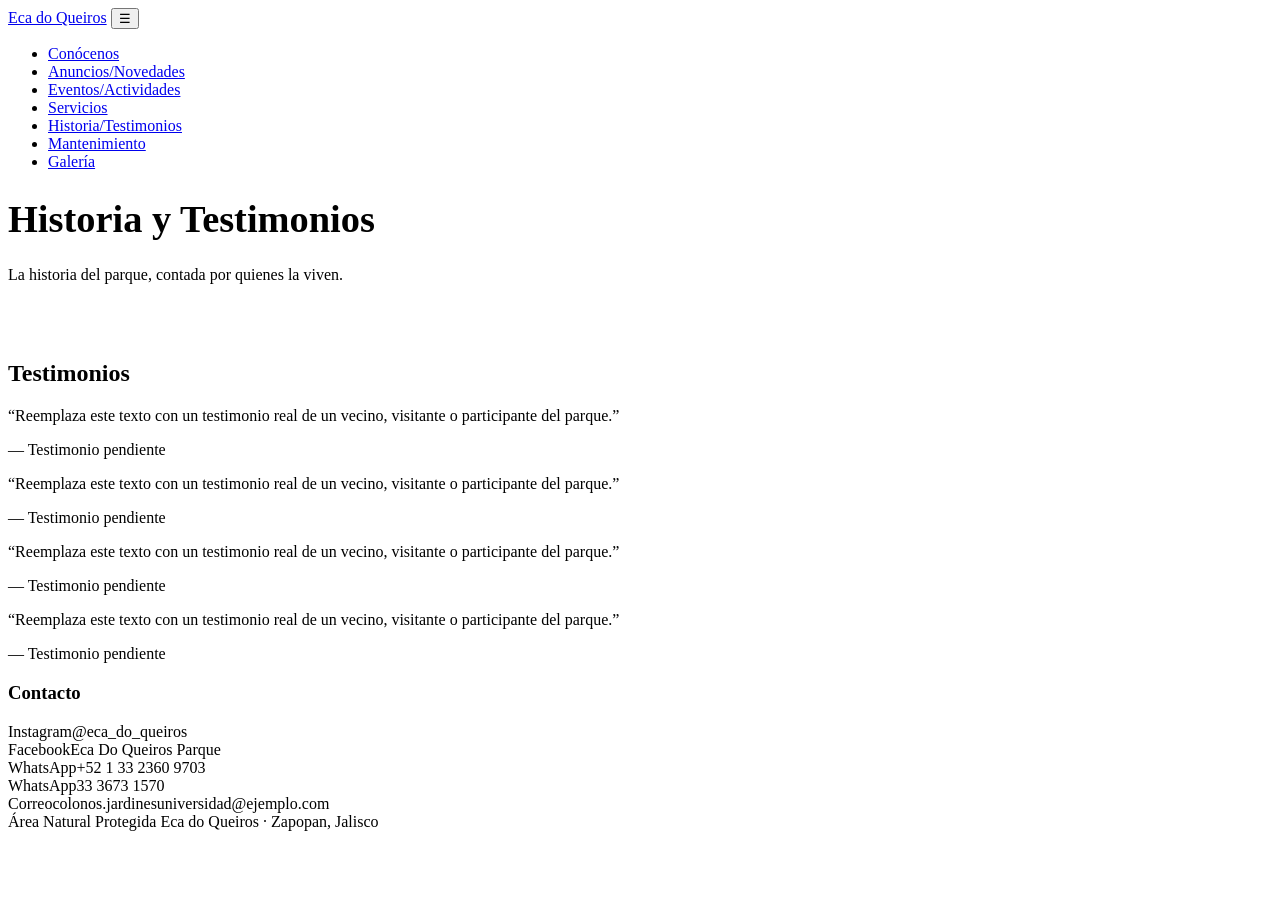
==== index.html @ 81921f19 "Add files via upload" ====
<!DOCTYPE html>
<html lang="es">
<head>
<meta charset="UTF-8">
<meta name="viewport" content="width=device-width, initial-scale=1.0">
<title>Historia y Testimonios · Eca do Queiros</title>
<link rel="preconnect" href="https://fonts.googleapis.com">
<link href="https://fonts.googleapis.com/css2?family=Fraunces:wght@500;600;700&family=Inter:wght@400;500;600;700&display=swap" rel="stylesheet">
<link rel="stylesheet" href="css/style.css">
</head>
<body>

<nav class="navbar">
  <div class="nav-inner">
    <a class="nav-brand" href="index.html">Eca do Queiros</a>
    <button class="nav-toggle" aria-label="Abrir menú">☰</button>
    <ul class="nav-links">
      <li><a href="index.html">Conócenos</a></li>
      <li><a href="anuncios.html">Anuncios/Novedades</a></li>
      <li><a href="actividades.html">Eventos/Actividades</a></li>
      <li><a href="servicios.html">Servicios</a></li>
      <li><a href="historia.html" class="active">Historia/Testimonios</a></li>
      <li><a href="mantenimiento.html">Mantenimiento</a></li>
      <li><a href="galeria.html">Galería</a></li>
    </ul>
  </div>
</nav>

<header class="hero" style="padding-bottom:40px;">
  <div class="container">
    <h1 style="font-size:2.4rem;">Historia y Testimonios</h1>
    <p class="lead">La historia del parque, contada por quienes la viven.</p>
  </div>
</header>

<section class="section">
  <div class="container">
    <div class="section-head">
      <h2>Testimonios</h2>
    </div>
    <div class="grid">
      <div class="testimonial">
        <p>“Reemplaza este texto con un testimonio real de un vecino, visitante o participante del parque.”</p>
        <div class="name">— Testimonio pendiente</div>
      </div>
      <div class="testimonial">
        <p>“Reemplaza este texto con un testimonio real de un vecino, visitante o participante del parque.”</p>
        <div class="name">— Testimonio pendiente</div>
      </div>
      <div class="testimonial">
        <p>“Reemplaza este texto con un testimonio real de un vecino, visitante o participante del parque.”</p>
        <div class="name">— Testimonio pendiente</div>
      </div>
      <div class="testimonial">
        <p>“Reemplaza este texto con un testimonio real de un vecino, visitante o participante del parque.”</p>
        <div class="name">— Testimonio pendiente</div>
      </div>
    </div>
  </div>
</section>

<footer>
  <div class="container">
    <h3>Contacto</h3>
    <div class="footer-grid">
      <div class="footer-item"><span class="label">Instagram</span>@eca_do_queiros</div>
      <div class="footer-item"><span class="label">Facebook</span>Eca Do Queiros Parque</div>
      <div class="footer-item"><span class="label">WhatsApp</span>+52 1 33 2360 9703</div>
      <div class="footer-item"><span class="label">WhatsApp</span>33 3673 1570</div>
      <div class="footer-item"><span class="label">Correo</span>colonos.jardinesuniversidad@ejemplo.com</div>
    </div>
    <div class="footer-bottom">Área Natural Protegida Eca do Queiros · Zapopan, Jalisco</div>
  </div>
</footer>

<script src="js/main.js"></script>
</body>
</html>
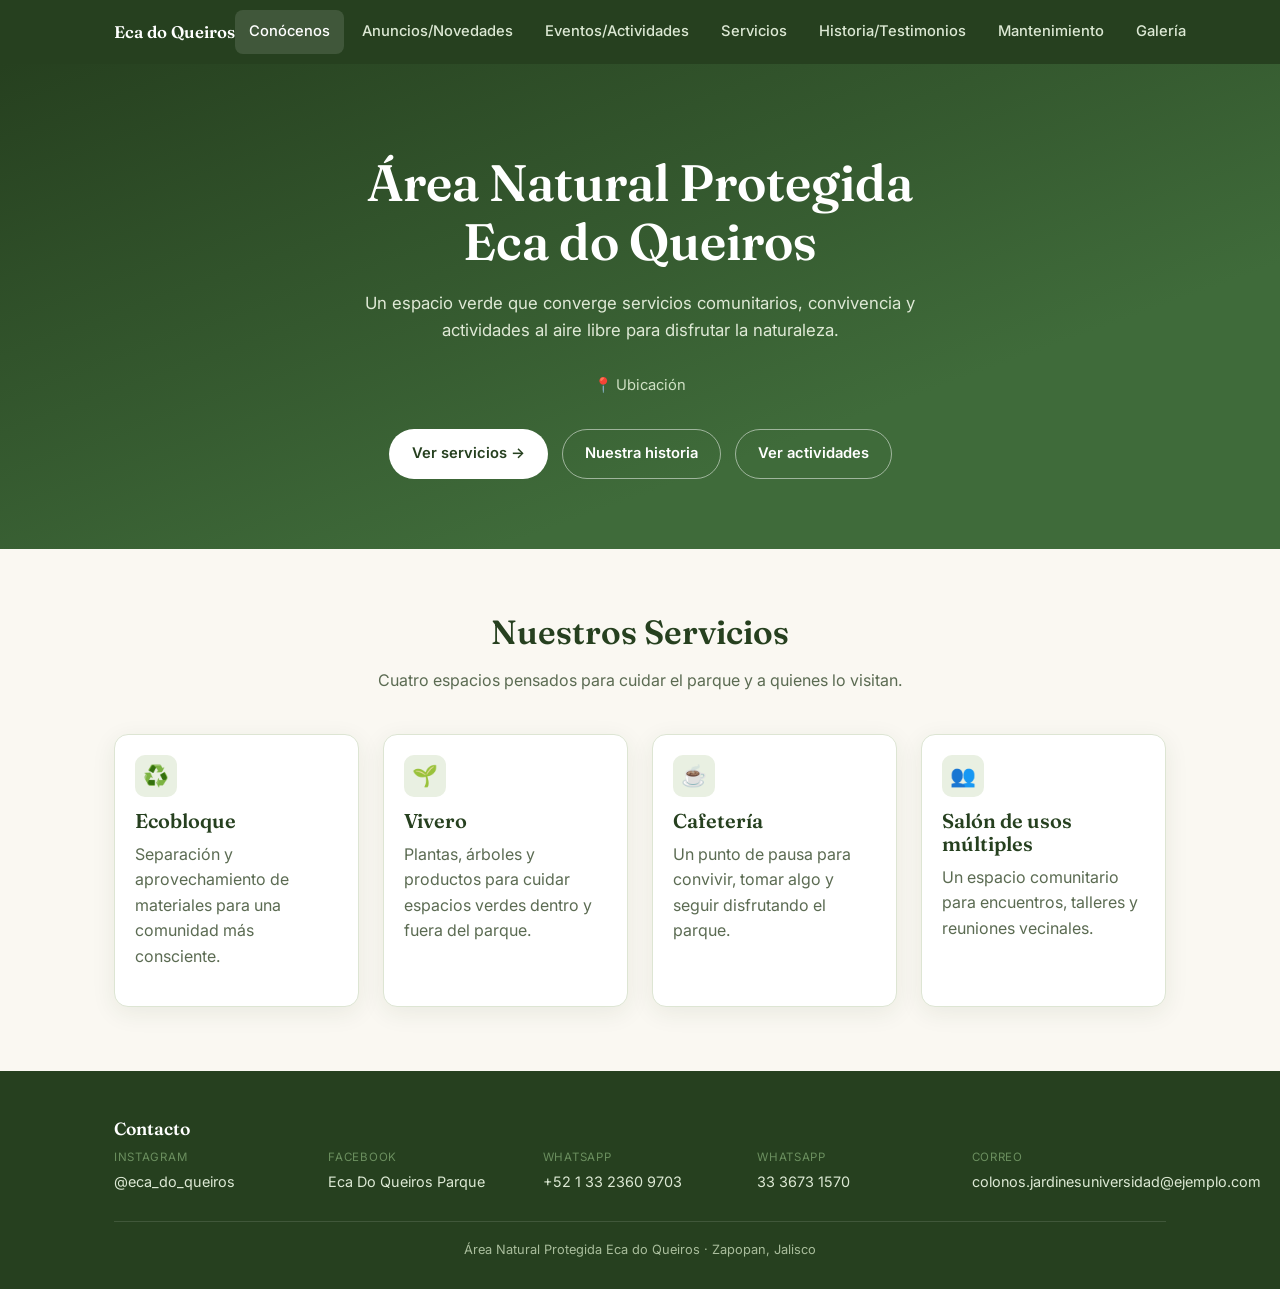
==== commit 2db8c95f: "Create index.html" ====
--- a/index.html
+++ b/index.html
@@ -3,7 +3,8 @@
 <head>
 <meta charset="UTF-8">
 <meta name="viewport" content="width=device-width, initial-scale=1.0">
-<title>Historia y Testimonios · Eca do Queiros</title>
+<title>Área Natural Protegida Eca do Queiros</title>
+<meta name="description" content="Área Natural Protegida Eca do Queiros — un espacio verde con servicios comunitarios en Zapopan.">
 <link rel="preconnect" href="https://fonts.googleapis.com">
 <link href="https://fonts.googleapis.com/css2?family=Fraunces:wght@500;600;700&family=Inter:wght@400;500;600;700&display=swap" rel="stylesheet">
 <link rel="stylesheet" href="css/style.css">
@@ -15,45 +16,64 @@
     <a class="nav-brand" href="index.html">Eca do Queiros</a>
     <button class="nav-toggle" aria-label="Abrir menú">☰</button>
     <ul class="nav-links">
-      <li><a href="index.html">Conócenos</a></li>
+      <li><a href="index.html" class="active">Conócenos</a></li>
       <li><a href="anuncios.html">Anuncios/Novedades</a></li>
       <li><a href="actividades.html">Eventos/Actividades</a></li>
       <li><a href="servicios.html">Servicios</a></li>
-      <li><a href="historia.html" class="active">Historia/Testimonios</a></li>
+      <li><a href="historia.html">Historia/Testimonios</a></li>
       <li><a href="mantenimiento.html">Mantenimiento</a></li>
       <li><a href="galeria.html">Galería</a></li>
     </ul>
   </div>
 </nav>
 
-<header class="hero" style="padding-bottom:40px;">
+<header class="hero">
   <div class="container">
-    <h1 style="font-size:2.4rem;">Historia y Testimonios</h1>
-    <p class="lead">La historia del parque, contada por quienes la viven.</p>
+    <h1>Área Natural Protegida<br>Eca do Queiros</h1>
+    <p class="lead">Un espacio verde que converge servicios comunitarios, convivencia y actividades al aire libre para disfrutar la naturaleza.</p>
+    <a class="hero-location" href="https://maps.app.goo.gl/nnGeqrLx9f8CwiS48" target="_blank" rel="noopener">📍 Ubicación</a>
+    <div class="hero-actions">
+      <a class="btn btn-primary" href="servicios.html">Ver servicios →</a>
+      <a class="btn btn-outline" href="historia.html">Nuestra historia</a>
+      <a class="btn btn-outline" href="actividades.html">Ver actividades</a>
+    </div>
   </div>
 </header>
 
 <section class="section">
   <div class="container">
     <div class="section-head">
-      <h2>Testimonios</h2>
+      <h2>Nuestros Servicios</h2>
+      <p>Cuatro espacios pensados para cuidar el parque y a quienes lo visitan.</p>
     </div>
     <div class="grid">
-      <div class="testimonial">
-        <p>“Reemplaza este texto con un testimonio real de un vecino, visitante o participante del parque.”</p>
-        <div class="name">— Testimonio pendiente</div>
+      <div class="card">
+        <div class="card-body">
+          <div class="card-icon">♻️</div>
+          <h3>Ecobloque</h3>
+          <p>Separación y aprovechamiento de materiales para una comunidad más consciente.</p>
+        </div>
       </div>
-      <div class="testimonial">
-        <p>“Reemplaza este texto con un testimonio real de un vecino, visitante o participante del parque.”</p>
-        <div class="name">— Testimonio pendiente</div>
+      <div class="card">
+        <div class="card-body">
+          <div class="card-icon">🌱</div>
+          <h3>Vivero</h3>
+          <p>Plantas, árboles y productos para cuidar espacios verdes dentro y fuera del parque.</p>
+        </div>
       </div>
-      <div class="testimonial">
-        <p>“Reemplaza este texto con un testimonio real de un vecino, visitante o participante del parque.”</p>
-        <div class="name">— Testimonio pendiente</div>
+      <div class="card">
+        <div class="card-body">
+          <div class="card-icon">☕</div>
+          <h3>Cafetería</h3>
+          <p>Un punto de pausa para convivir, tomar algo y seguir disfrutando el parque.</p>
+        </div>
       </div>
-      <div class="testimonial">
-        <p>“Reemplaza este texto con un testimonio real de un vecino, visitante o participante del parque.”</p>
-        <div class="name">— Testimonio pendiente</div>
+      <div class="card">
+        <div class="card-body">
+          <div class="card-icon">👥</div>
+          <h3>Salón de usos múltiples</h3>
+          <p>Un espacio comunitario para encuentros, talleres y reuniones vecinales.</p>
+        </div>
       </div>
     </div>
   </div>
--- a/css/style.css
+++ b/css/style.css
@@ -0,0 +1,318 @@
+/* ==========================================================
+   Área Natural Protegida Eca do Queiros — hoja de estilos
+   Paleta: verdes del parque + crema cálido
+   ========================================================== */
+
+:root {
+  --green-dark: #26401f;
+  --green-mid: #3f6b3a;
+  --green-soft: #6b8f5f;
+  --green-pale: #e9f0e2;
+  --cream: #faf8f2;
+  --text: #223019;
+  --text-soft: #5b6b52;
+  --border: #dde5d3;
+  --white: #ffffff;
+  --shadow: 0 6px 24px rgba(38, 64, 31, 0.08);
+  --radius: 14px;
+}
+
+* { box-sizing: border-box; }
+
+html { scroll-behavior: smooth; }
+
+body {
+  margin: 0;
+  font-family: 'Inter', -apple-system, BlinkMacSystemFont, 'Segoe UI', sans-serif;
+  color: var(--text);
+  background: var(--cream);
+  line-height: 1.6;
+}
+
+h1, h2, h3 {
+  font-family: 'Fraunces', Georgia, serif;
+  color: var(--green-dark);
+  line-height: 1.15;
+  margin: 0 0 0.5em;
+}
+
+h1 { font-size: clamp(2rem, 5vw, 3.2rem); font-weight: 600; }
+h2 { font-size: clamp(1.5rem, 3vw, 2.1rem); font-weight: 600; }
+h3 { font-size: 1.25rem; font-weight: 600; }
+
+p { margin: 0 0 1em; color: var(--text-soft); }
+
+a { color: inherit; }
+
+.container {
+  max-width: 1100px;
+  margin: 0 auto;
+  padding: 0 24px;
+}
+
+/* ---------- Navbar ---------- */
+.navbar {
+  background: var(--green-dark);
+  position: sticky;
+  top: 0;
+  z-index: 50;
+}
+.nav-inner {
+  max-width: 1100px;
+  margin: 0 auto;
+  padding: 0 24px;
+  display: flex;
+  align-items: center;
+  justify-content: space-between;
+  height: 64px;
+}
+.nav-brand {
+  color: var(--white);
+  font-family: 'Fraunces', serif;
+  font-weight: 600;
+  font-size: 1.05rem;
+  text-decoration: none;
+  white-space: nowrap;
+}
+.nav-links {
+  display: flex;
+  gap: 4px;
+  list-style: none;
+  margin: 0; padding: 0;
+}
+.nav-links a {
+  display: block;
+  color: #dce8d4;
+  text-decoration: none;
+  font-size: 0.92rem;
+  font-weight: 500;
+  padding: 10px 14px;
+  border-radius: 8px;
+  transition: background 0.15s, color 0.15s;
+}
+.nav-links a:hover,
+.nav-links a.active {
+  background: rgba(255,255,255,0.12);
+  color: var(--white);
+}
+.nav-toggle {
+  display: none;
+  background: none;
+  border: none;
+  color: var(--white);
+  font-size: 1.5rem;
+  cursor: pointer;
+}
+
+@media (max-width: 860px) {
+  .nav-toggle { display: block; }
+  .nav-links {
+    position: absolute;
+    top: 64px; left: 0; right: 0;
+    background: var(--green-dark);
+    flex-direction: column;
+    padding: 8px 16px 16px;
+    display: none;
+  }
+  .nav-links.open { display: flex; }
+}
+
+/* ---------- Hero ---------- */
+.hero {
+  background: linear-gradient(160deg, var(--green-dark), var(--green-mid) 70%);
+  color: var(--white);
+  text-align: center;
+  padding: 90px 24px 70px;
+}
+.hero h1 { color: var(--white); margin-bottom: 18px; }
+.hero p.lead {
+  color: #dfe9d6;
+  max-width: 620px;
+  margin: 0 auto 28px;
+  font-size: 1.05rem;
+}
+.hero-location {
+  display: inline-flex;
+  align-items: center;
+  gap: 6px;
+  color: #cfe0c4;
+  text-decoration: none;
+  font-size: 0.92rem;
+  margin-bottom: 32px;
+}
+.hero-actions {
+  display: flex;
+  gap: 14px;
+  justify-content: center;
+  flex-wrap: wrap;
+}
+
+/* ---------- Buttons ---------- */
+.btn {
+  display: inline-flex;
+  align-items: center;
+  gap: 8px;
+  padding: 12px 22px;
+  border-radius: 999px;
+  font-weight: 600;
+  font-size: 0.92rem;
+  text-decoration: none;
+  border: 1.5px solid transparent;
+  cursor: pointer;
+  transition: transform 0.15s, background 0.15s;
+}
+.btn:hover { transform: translateY(-1px); }
+.btn-primary { background: var(--white); color: var(--green-dark); }
+.btn-outline { background: transparent; color: var(--white); border-color: rgba(255,255,255,0.5); }
+
+/* ---------- Sections ---------- */
+.section { padding: 64px 24px; }
+.section-alt { background: var(--green-pale); }
+.section-head { text-align: center; max-width: 640px; margin: 0 auto 40px; }
+
+/* ---------- Cards / grid ---------- */
+.grid {
+  display: grid;
+  gap: 24px;
+  grid-template-columns: repeat(auto-fit, minmax(230px, 1fr));
+}
+.card {
+  background: var(--white);
+  border: 1px solid var(--border);
+  border-radius: var(--radius);
+  overflow: hidden;
+  box-shadow: var(--shadow);
+  display: flex;
+  flex-direction: column;
+}
+.card-body { padding: 20px; }
+.card-icon {
+  width: 42px; height: 42px;
+  display: flex; align-items: center; justify-content: center;
+  background: var(--green-pale);
+  border-radius: 10px;
+  font-size: 1.3rem;
+  margin-bottom: 12px;
+}
+.card ul { margin: 10px 0 0; padding-left: 18px; color: var(--text-soft); font-size: 0.94rem; }
+.card .meta { font-size: 0.85rem; color: var(--green-mid); font-weight: 600; margin-top: 10px; }
+
+/* ---------- Photo placeholder ---------- */
+.photo-placeholder {
+  aspect-ratio: 4 / 3;
+  width: 100%;
+  background: repeating-linear-gradient(135deg, #eef2e8, #eef2e8 10px, #e4ead9 10px, #e4ead9 20px);
+  border: 2px dashed var(--green-soft);
+  display: flex;
+  align-items: center;
+  justify-content: center;
+  text-align: center;
+  color: var(--green-mid);
+  font-size: 0.85rem;
+  font-weight: 600;
+  padding: 12px;
+}
+
+/* ---------- Info box ---------- */
+.info-box {
+  background: var(--white);
+  border: 1px solid var(--border);
+  border-radius: var(--radius);
+  padding: 20px 24px;
+  margin: 18px 0;
+}
+.info-box.pending {
+  border-style: dashed;
+  border-color: var(--green-soft);
+  background: var(--green-pale);
+}
+.pending-tag {
+  display: inline-block;
+  background: #f4c94a;
+  color: #4a3a00;
+  font-size: 0.72rem;
+  font-weight: 700;
+  text-transform: uppercase;
+  letter-spacing: 0.04em;
+  padding: 3px 9px;
+  border-radius: 999px;
+  margin-bottom: 8px;
+}
+
+/* ---------- Table ---------- */
+table.simple {
+  width: 100%;
+  border-collapse: collapse;
+  background: var(--white);
+  border-radius: var(--radius);
+  overflow: hidden;
+  box-shadow: var(--shadow);
+}
+table.simple th, table.simple td {
+  padding: 12px 16px;
+  text-align: left;
+  border-bottom: 1px solid var(--border);
+  font-size: 0.94rem;
+}
+table.simple th {
+  background: var(--green-dark);
+  color: var(--white);
+  font-weight: 600;
+}
+
+/* ---------- Testimonials ---------- */
+.testimonial {
+  background: var(--white);
+  border-radius: var(--radius);
+  padding: 24px;
+  box-shadow: var(--shadow);
+  border-left: 4px solid var(--green-mid);
+}
+.testimonial .name { font-weight: 600; color: var(--green-dark); margin-top: 10px; }
+
+/* ---------- Gallery ---------- */
+.gallery-grid {
+  display: grid;
+  grid-template-columns: repeat(auto-fit, minmax(180px, 1fr));
+  gap: 14px;
+}
+
+/* ---------- Footer ---------- */
+footer {
+  background: var(--green-dark);
+  color: #dce8d4;
+  padding: 48px 24px 28px;
+}
+footer h3 { color: var(--white); font-size: 1.1rem; }
+.footer-grid {
+  display: grid;
+  grid-template-columns: repeat(auto-fit, minmax(160px, 1fr));
+  gap: 20px;
+  margin-bottom: 28px;
+}
+.footer-item { font-size: 0.9rem; }
+.footer-item .label {
+  display: block;
+  text-transform: uppercase;
+  font-size: 0.72rem;
+  letter-spacing: 0.06em;
+  color: var(--green-soft);
+  margin-bottom: 4px;
+}
+.footer-bottom {
+  border-top: 1px solid rgba(255,255,255,0.12);
+  padding-top: 18px;
+  font-size: 0.8rem;
+  color: #a9bd9c;
+  text-align: center;
+}
+
+/* ---------- Embed wrappers ---------- */
+.embed-wrap {
+  border-radius: var(--radius);
+  overflow: hidden;
+  box-shadow: var(--shadow);
+  border: 1px solid var(--border);
+  background: var(--white);
+}
+.embed-wrap iframe { display: block; width: 100%; border: none; }
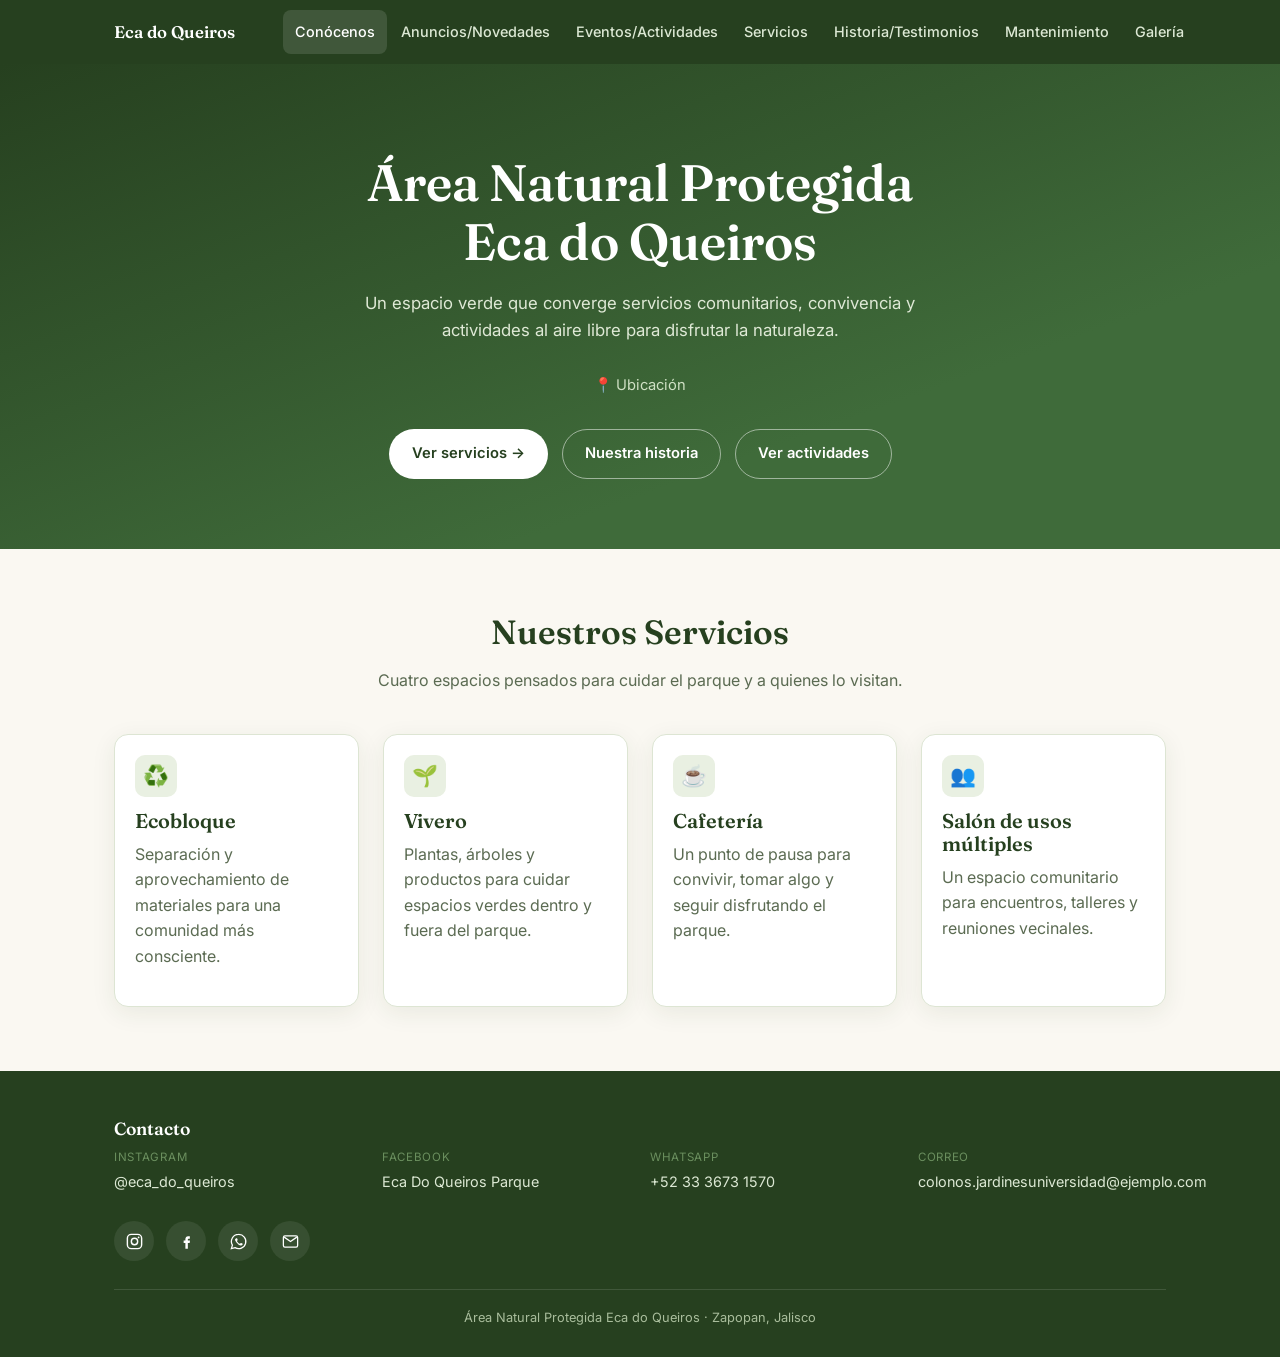
==== commit e10f54e5: "Update index.html" ====
--- a/index.html
+++ b/index.html
@@ -85,9 +85,22 @@
     <div class="footer-grid">
       <div class="footer-item"><span class="label">Instagram</span>@eca_do_queiros</div>
       <div class="footer-item"><span class="label">Facebook</span>Eca Do Queiros Parque</div>
-      <div class="footer-item"><span class="label">WhatsApp</span>+52 1 33 2360 9703</div>
-      <div class="footer-item"><span class="label">WhatsApp</span>33 3673 1570</div>
+      <div class="footer-item"><span class="label">WhatsApp</span>+52 33 3673 1570</div>
       <div class="footer-item"><span class="label">Correo</span>colonos.jardinesuniversidad@ejemplo.com</div>
+    </div>
+    <div class="social-icons">
+      <a href="https://instagram.com/eca_do_queiros" target="_blank" rel="noopener" aria-label="Instagram">
+        <svg viewBox="0 0 24 24"><rect x="3" y="3" width="18" height="18" rx="5" fill="none" stroke="currentColor" stroke-width="1.8"/><circle cx="12" cy="12" r="4" fill="none" stroke="currentColor" stroke-width="1.8"/><circle cx="17.2" cy="6.8" r="1.1" fill="currentColor"/></svg>
+      </a>
+      <a href="https://facebook.com/EcaDoQueirosParque" target="_blank" rel="noopener" aria-label="Facebook">
+        <svg viewBox="0 0 24 24"><path d="M14 8.5h2.2V5.3h-2.2c-2 0-3.4 1.4-3.4 3.6v1.9H8.4v3.1h2.2V21h3.1v-7.1h2.3l.4-3.1h-2.7V9.2c0-.5.3-.7.8-.7Z" fill="currentColor"/></svg>
+      </a>
+      <a href="https://wa.me/523336731570" target="_blank" rel="noopener" aria-label="WhatsApp">
+        <svg viewBox="0 0 24 24"><path d="M12 3a9 9 0 0 0-7.7 13.6L3 21l4.6-1.3A9 9 0 1 0 12 3Z" fill="none" stroke="currentColor" stroke-width="1.6"/><path d="M8.7 8.4c.2-.5.4-.5.6-.5h.5c.2 0 .4 0 .5.4.2.5.6 1.5.6 1.6.1.1.1.3 0 .4-.1.2-.1.3-.3.4l-.4.5c-.1.2-.3.3-.1.6.2.3.7 1.1 1.5 1.8.9.8 1.6 1 1.9 1.2.3.1.4.1.6-.1l.6-.7c.2-.2.4-.2.6-.1l1.5.7c.2.1.3.1.4.3.1.2.1.9-.2 1.3-.3.5-1.3 1-1.9 1-.6 0-1.9-.3-3.6-1.7-2-1.7-3.2-3.7-3.4-4.3-.2-.6-.7-1.5-.2-2.6Z" fill="currentColor"/></svg>
+      </a>
+      <a href="mailto:colonos.jardinesuniversidad@ejemplo.com" aria-label="Correo">
+        <svg viewBox="0 0 24 24"><rect x="3" y="5" width="18" height="14" rx="2" fill="none" stroke="currentColor" stroke-width="1.6"/><path d="M4 6.5 12 12l8-5.5" fill="none" stroke="currentColor" stroke-width="1.6"/></svg>
+      </a>
     </div>
     <div class="footer-bottom">Área Natural Protegida Eca do Queiros · Zapopan, Jalisco</div>
   </div>
--- a/css/style.css
+++ b/css/style.css
@@ -73,20 +73,22 @@
   font-size: 1.05rem;
   text-decoration: none;
   white-space: nowrap;
+  margin-right: 48px;
+  flex-shrink: 0;
 }
 .nav-links {
   display: flex;
-  gap: 4px;
+  gap: 2px;
   list-style: none;
-  margin: 0; padding: 0;
+  margin: 0 0 0 auto; padding: 0;
 }
 .nav-links a {
   display: block;
   color: #dce8d4;
   text-decoration: none;
-  font-size: 0.92rem;
+  font-size: 0.9rem;
   font-weight: 500;
-  padding: 10px 14px;
+  padding: 10px 12px;
   border-radius: 8px;
   transition: background 0.15s, color 0.15s;
 }
@@ -299,6 +301,27 @@
   color: var(--green-soft);
   margin-bottom: 4px;
 }
+.social-icons {
+  display: flex;
+  gap: 12px;
+  margin-bottom: 28px;
+}
+.social-icons a {
+  width: 40px; height: 40px;
+  border-radius: 50%;
+  background: rgba(255,255,255,0.08);
+  display: flex;
+  align-items: center;
+  justify-content: center;
+  color: var(--white);
+  text-decoration: none;
+  transition: background 0.15s, transform 0.15s;
+}
+.social-icons a:hover {
+  background: rgba(255,255,255,0.2);
+  transform: translateY(-2px);
+}
+.social-icons svg { width: 19px; height: 19px; fill: currentColor; }
 .footer-bottom {
   border-top: 1px solid rgba(255,255,255,0.12);
   padding-top: 18px;
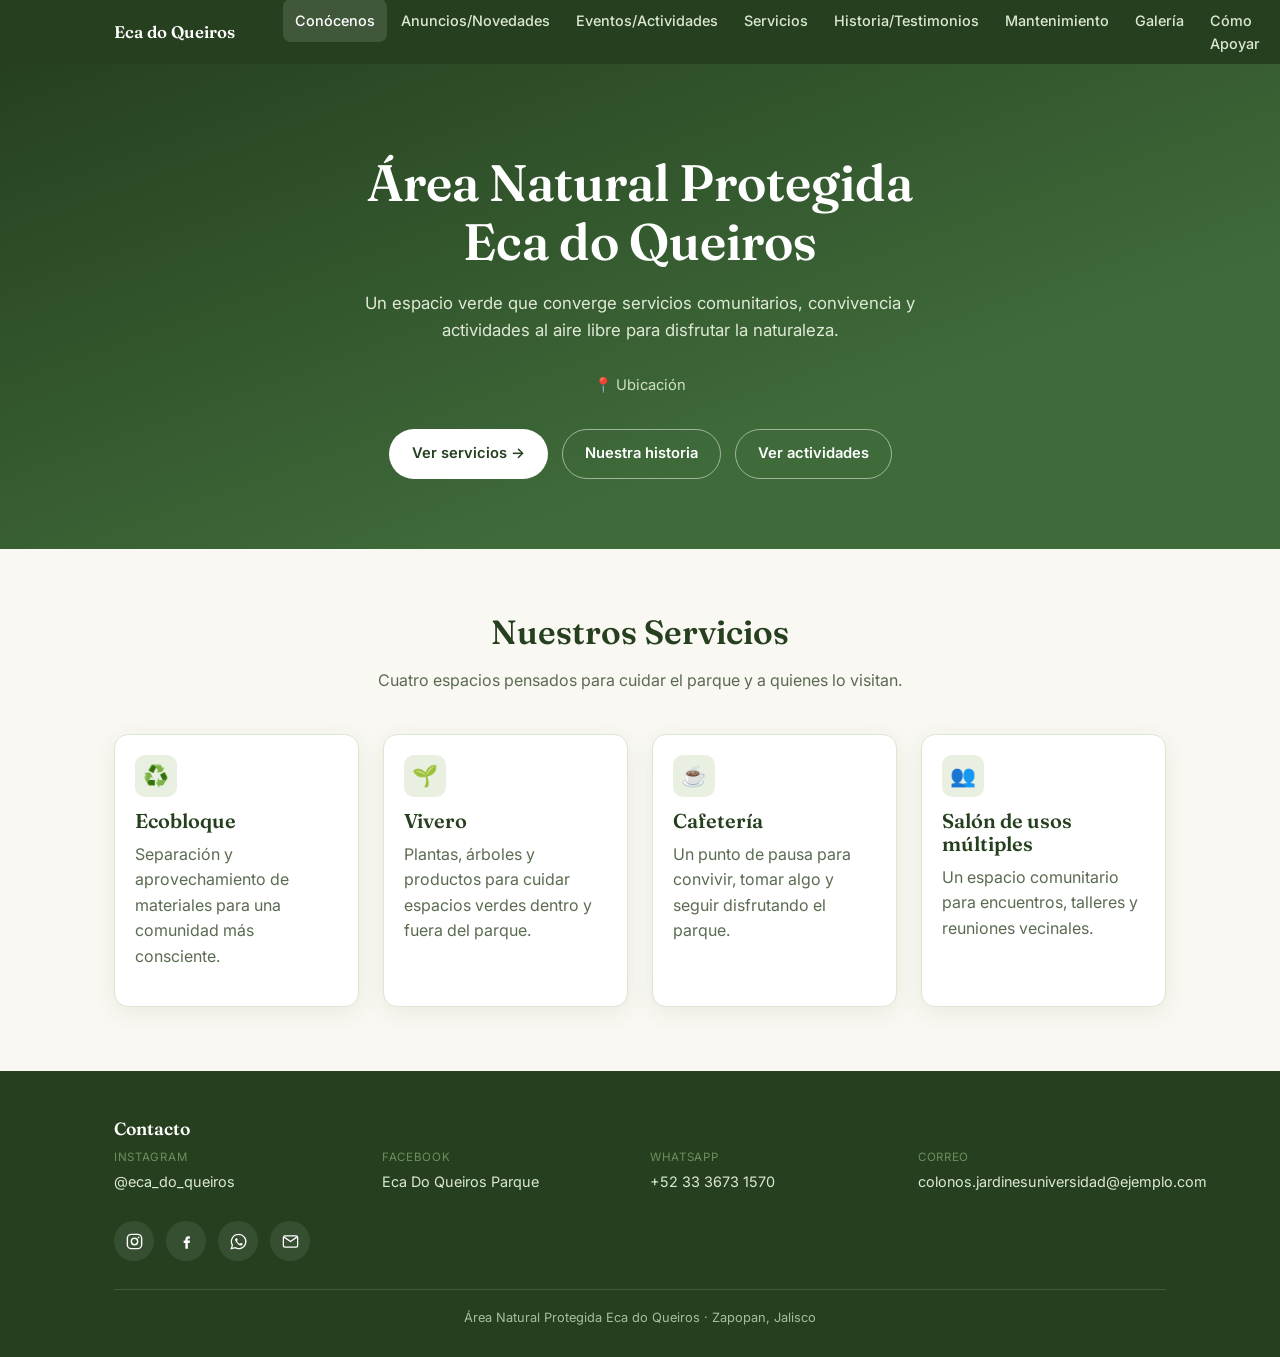
==== commit a55721b4: "Update index.html" ====
--- a/index.html
+++ b/index.html
@@ -23,6 +23,7 @@
       <li><a href="historia.html">Historia/Testimonios</a></li>
       <li><a href="mantenimiento.html">Mantenimiento</a></li>
       <li><a href="galeria.html">Galería</a></li>
+      <li><a href="apoyar.html">Cómo Apoyar</a></li>
     </ul>
   </div>
 </nav>
--- a/css/style.css
+++ b/css/style.css
@@ -339,3 +339,49 @@
   background: var(--white);
 }
 .embed-wrap iframe { display: block; width: 100%; border: none; }
+
+/* ---------- Card toggle (clic para ver más) ---------- */
+.card-toggle {
+  display: flex;
+  align-items: center;
+  justify-content: space-between;
+  width: 100%;
+  background: none;
+  border: none;
+  padding: 0;
+  margin-top: 14px;
+  cursor: pointer;
+  font-weight: 600;
+  font-size: 0.88rem;
+  color: var(--green-mid);
+  font-family: inherit;
+}
+.card-toggle .chevron {
+  transition: transform 0.2s ease;
+  font-size: 0.8rem;
+}
+.card.open .card-toggle .chevron { transform: rotate(180deg); }
+.card-details {
+  max-height: 0;
+  overflow: hidden;
+  transition: max-height 0.3s ease;
+}
+.card.open .card-details { max-height: 700px; }
+.card-details-inner {
+  padding-top: 14px;
+  margin-top: 14px;
+  border-top: 1px solid var(--border);
+  font-size: 0.92rem;
+}
+.card-details-inner p { margin: 0 0 10px; }
+.card-details-inner ul { margin: 0 0 10px; padding-left: 18px; }
+.menu-list { list-style: none; margin: 0; padding: 0; }
+.menu-list li {
+  display: flex;
+  justify-content: space-between;
+  padding: 6px 0;
+  border-bottom: 1px dashed var(--border);
+  font-size: 0.92rem;
+}
+.menu-list li:last-child { border-bottom: none; }
+.menu-list .price { font-weight: 600; color: var(--green-dark); }
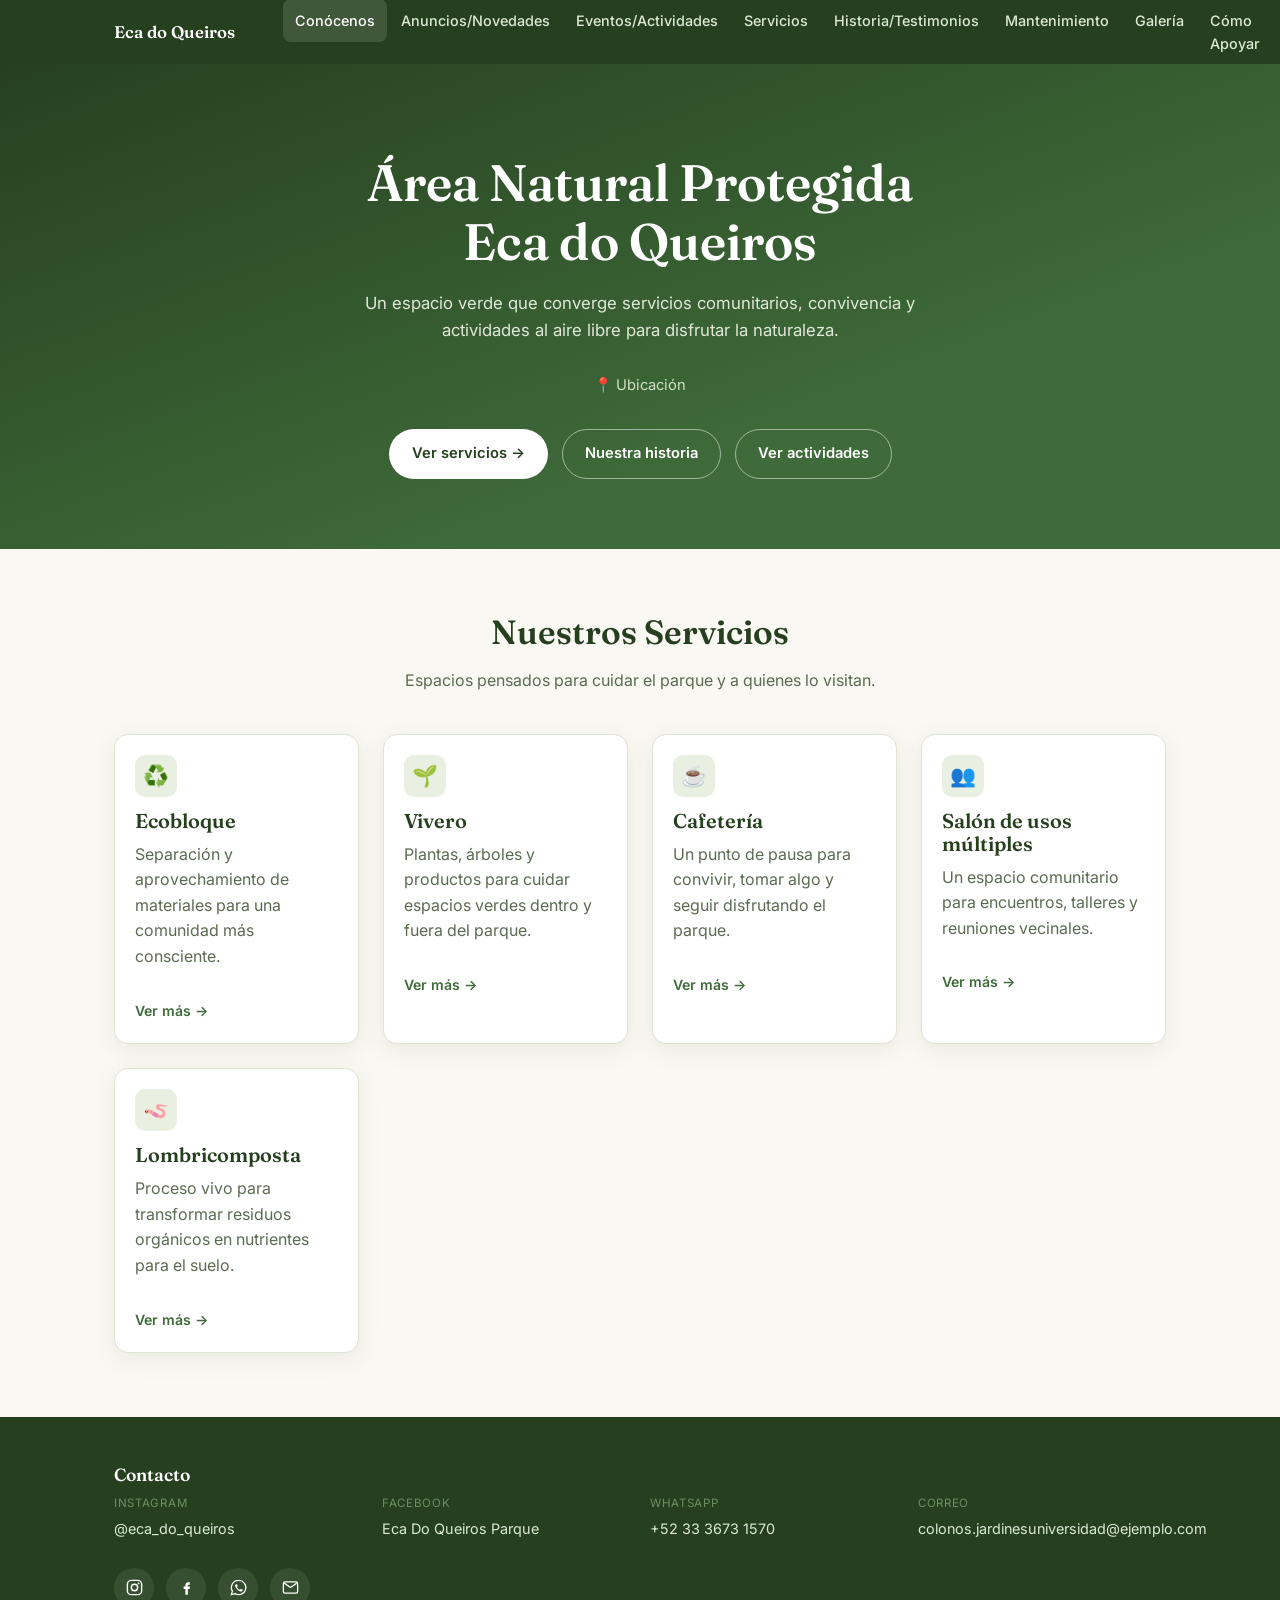
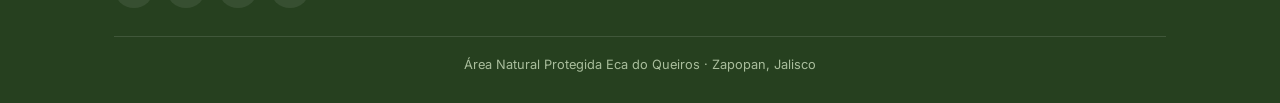
==== commit 5e4e91d8: "Update index.html" ====
--- a/index.html
+++ b/index.html
@@ -45,37 +45,49 @@
   <div class="container">
     <div class="section-head">
       <h2>Nuestros Servicios</h2>
-      <p>Cuatro espacios pensados para cuidar el parque y a quienes lo visitan.</p>
+      <p>Espacios pensados para cuidar el parque y a quienes lo visitan.</p>
     </div>
-    <div class="grid">
-      <div class="card">
+  <div class="grid">
+      <a class="card card-link" href="ecobloque.html">
         <div class="card-body">
           <div class="card-icon">♻️</div>
           <h3>Ecobloque</h3>
           <p>Separación y aprovechamiento de materiales para una comunidad más consciente.</p>
+          <span class="card-more">Ver más →</span>
         </div>
-      </div>
-      <div class="card">
+      </a>
+      <a class="card card-link" href="vivero.html">
         <div class="card-body">
           <div class="card-icon">🌱</div>
           <h3>Vivero</h3>
           <p>Plantas, árboles y productos para cuidar espacios verdes dentro y fuera del parque.</p>
+          <span class="card-more">Ver más →</span>
         </div>
-      </div>
-      <div class="card">
+      </a>
+      <a class="card card-link" href="cafeteria.html">
         <div class="card-body">
           <div class="card-icon">☕</div>
           <h3>Cafetería</h3>
           <p>Un punto de pausa para convivir, tomar algo y seguir disfrutando el parque.</p>
+          <span class="card-more">Ver más →</span>
         </div>
-      </div>
-      <div class="card">
+      </a>
+      <a class="card card-link" href="salon.html">
         <div class="card-body">
           <div class="card-icon">👥</div>
           <h3>Salón de usos múltiples</h3>
           <p>Un espacio comunitario para encuentros, talleres y reuniones vecinales.</p>
+          <span class="card-more">Ver más →</span>
         </div>
-      </div>
+      </a>
+    <a class="card card-link" href="lombricomposta.html">
+        <div class="card-body">
+          <div class="card-icon">🪱</div>
+          <h3>Lombricomposta</h3>
+          <p>Proceso vivo para transformar residuos orgánicos en nutrientes para el suelo.</p>
+          <span class="card-more">Ver más →</span>
+        </div>
+      </a>
     </div>
   </div>
 </section>
--- a/css/style.css
+++ b/css/style.css
@@ -385,3 +385,32 @@
 }
 .menu-list li:last-child { border-bottom: none; }
 .menu-list .price { font-weight: 600; color: var(--green-dark); }
+
+/* ---------- Card as a clickable link (Servicios / Inicio) ---------- */
+.card-link {
+  text-decoration: none;
+  color: inherit;
+  cursor: pointer;
+  transition: transform 0.18s ease, box-shadow 0.18s ease;
+}
+.card-link:hover {
+  transform: translateY(-4px);
+  box-shadow: 0 14px 32px rgba(38, 64, 31, 0.16);
+}
+.card-more {
+  display: inline-flex;
+  align-items: center;
+  gap: 4px;
+  margin-top: 14px;
+  font-weight: 600;
+  font-size: 0.88rem;
+  color: var(--green-mid);
+}
+.back-link {
+  display: inline-block;
+  color: #cfe0c4;
+  text-decoration: none;
+  font-size: 0.88rem;
+  margin-bottom: 12px;
+}
+.back-link:hover { text-decoration: underline; }
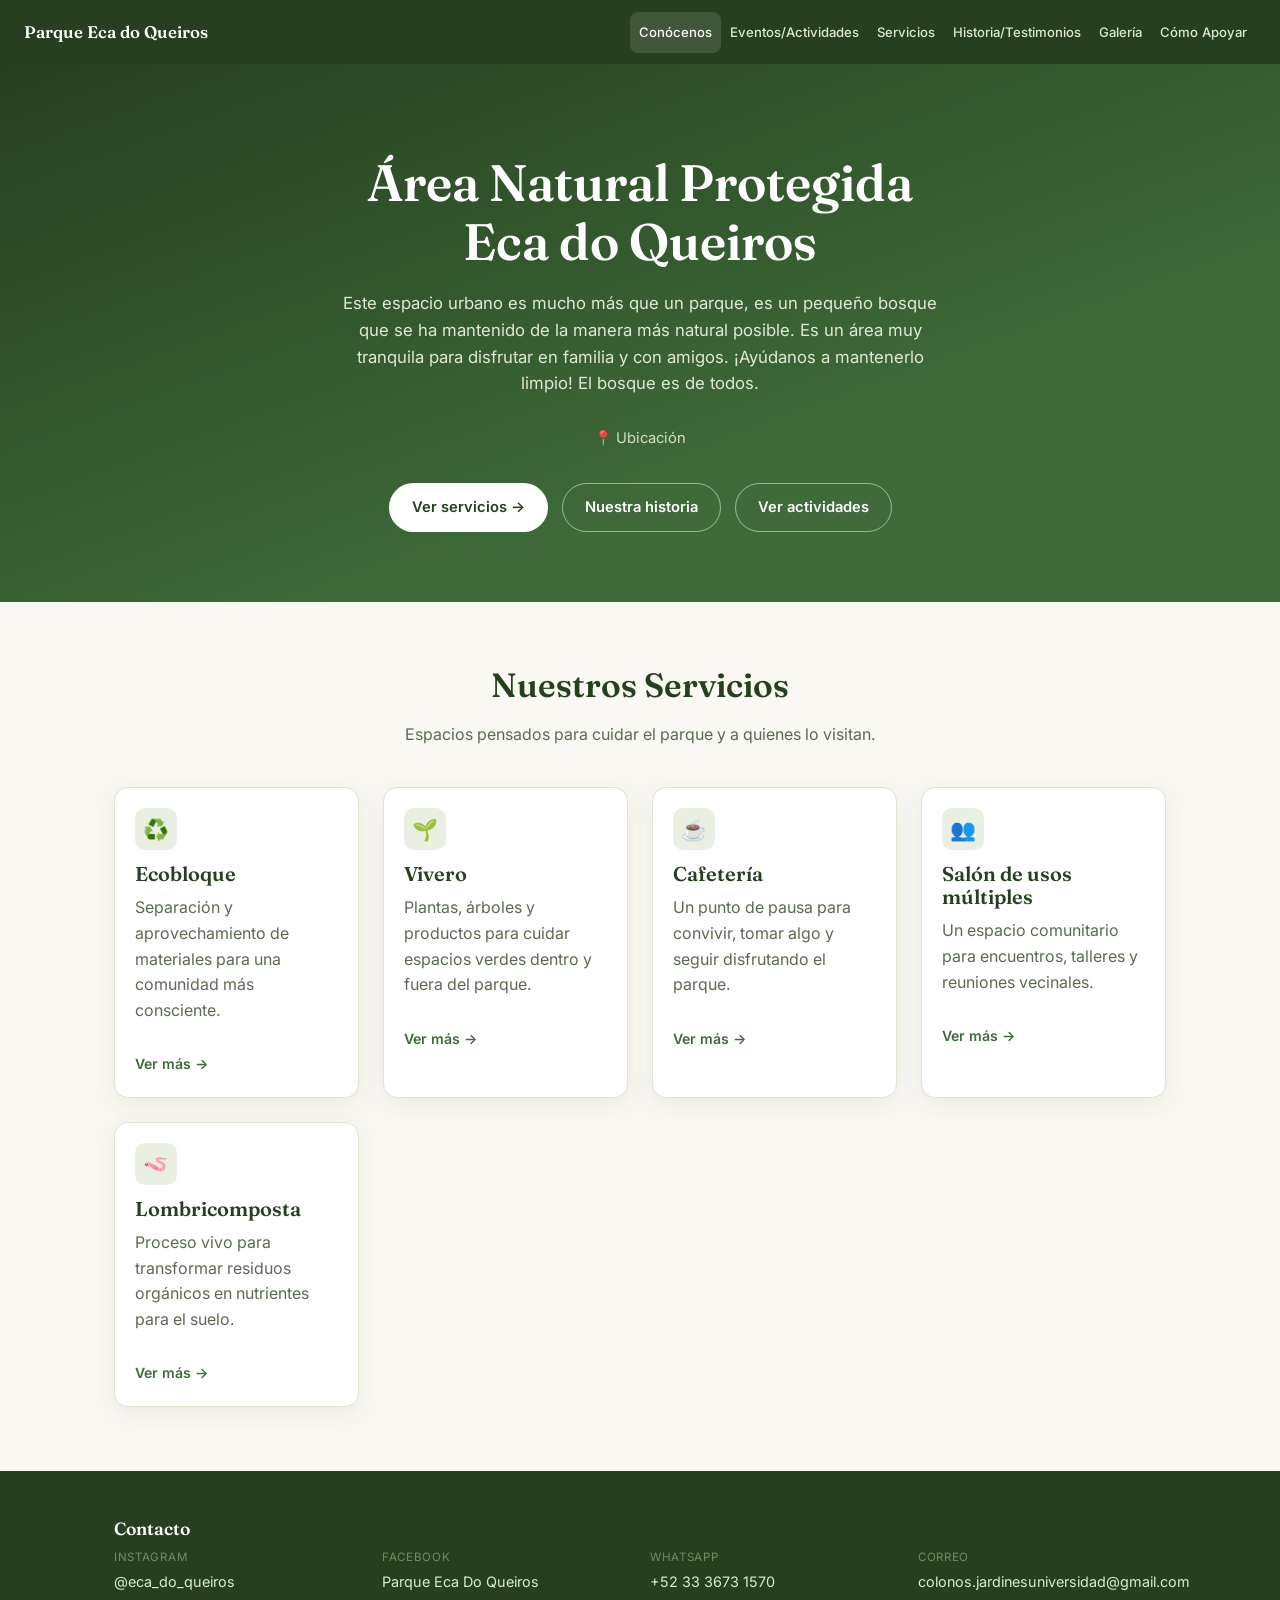
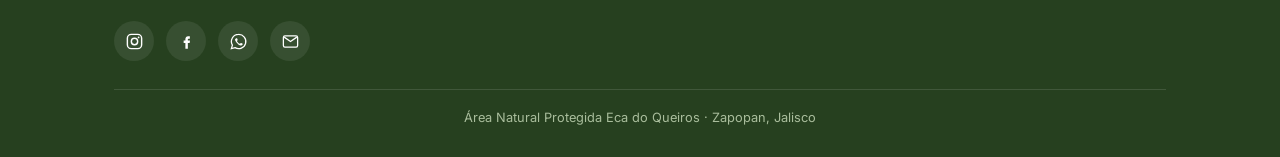
==== commit da43283f: "Update index.html" ====
--- a/index.html
+++ b/index.html
@@ -13,15 +13,13 @@
 
 <nav class="navbar">
   <div class="nav-inner">
-    <a class="nav-brand" href="index.html">Eca do Queiros</a>
+    <a class="nav-brand" href="index.html">Parque Eca do Queiros</a>
     <button class="nav-toggle" aria-label="Abrir menú">☰</button>
     <ul class="nav-links">
       <li><a href="index.html" class="active">Conócenos</a></li>
-      <li><a href="anuncios.html">Anuncios/Novedades</a></li>
       <li><a href="actividades.html">Eventos/Actividades</a></li>
       <li><a href="servicios.html">Servicios</a></li>
       <li><a href="historia.html">Historia/Testimonios</a></li>
-      <li><a href="mantenimiento.html">Mantenimiento</a></li>
       <li><a href="galeria.html">Galería</a></li>
       <li><a href="apoyar.html">Cómo Apoyar</a></li>
     </ul>
@@ -31,7 +29,9 @@
 <header class="hero">
   <div class="container">
     <h1>Área Natural Protegida<br>Eca do Queiros</h1>
-    <p class="lead">Un espacio verde que converge servicios comunitarios, convivencia y actividades al aire libre para disfrutar la naturaleza.</p>
+    <p class="lead">Este espacio urbano es mucho más que un parque, es un pequeño bosque que se ha mantenido de la manera más natural posible. Es un área muy tranquila para disfrutar en familia y con amigos.
+¡Ayúdanos a mantenerlo limpio!
+El bosque es de todos.</p>
     <a class="hero-location" href="https://maps.app.goo.gl/nnGeqrLx9f8CwiS48" target="_blank" rel="noopener">📍 Ubicación</a>
     <div class="hero-actions">
       <a class="btn btn-primary" href="servicios.html">Ver servicios →</a>
@@ -97,21 +97,21 @@
     <h3>Contacto</h3>
     <div class="footer-grid">
       <div class="footer-item"><span class="label">Instagram</span>@eca_do_queiros</div>
-      <div class="footer-item"><span class="label">Facebook</span>Eca Do Queiros Parque</div>
+      <div class="footer-item"><span class="label">Facebook</span>Parque Eca Do Queiros</div>
       <div class="footer-item"><span class="label">WhatsApp</span>+52 33 3673 1570</div>
-      <div class="footer-item"><span class="label">Correo</span>colonos.jardinesuniversidad@ejemplo.com</div>
+      <div class="footer-item"><span class="label">Correo</span>colonos.jardinesuniversidad@gmail.com</div>
     </div>
     <div class="social-icons">
       <a href="https://instagram.com/eca_do_queiros" target="_blank" rel="noopener" aria-label="Instagram">
         <svg viewBox="0 0 24 24"><rect x="3" y="3" width="18" height="18" rx="5" fill="none" stroke="currentColor" stroke-width="1.8"/><circle cx="12" cy="12" r="4" fill="none" stroke="currentColor" stroke-width="1.8"/><circle cx="17.2" cy="6.8" r="1.1" fill="currentColor"/></svg>
       </a>
-      <a href="https://facebook.com/EcaDoQueirosParque" target="_blank" rel="noopener" aria-label="Facebook">
+      <a href="https://facebook.com/ParqueEcaDoQueiros" target="_blank" rel="noopener" aria-label="Facebook">
         <svg viewBox="0 0 24 24"><path d="M14 8.5h2.2V5.3h-2.2c-2 0-3.4 1.4-3.4 3.6v1.9H8.4v3.1h2.2V21h3.1v-7.1h2.3l.4-3.1h-2.7V9.2c0-.5.3-.7.8-.7Z" fill="currentColor"/></svg>
       </a>
       <a href="https://wa.me/523336731570" target="_blank" rel="noopener" aria-label="WhatsApp">
         <svg viewBox="0 0 24 24"><path d="M12 3a9 9 0 0 0-7.7 13.6L3 21l4.6-1.3A9 9 0 1 0 12 3Z" fill="none" stroke="currentColor" stroke-width="1.6"/><path d="M8.7 8.4c.2-.5.4-.5.6-.5h.5c.2 0 .4 0 .5.4.2.5.6 1.5.6 1.6.1.1.1.3 0 .4-.1.2-.1.3-.3.4l-.4.5c-.1.2-.3.3-.1.6.2.3.7 1.1 1.5 1.8.9.8 1.6 1 1.9 1.2.3.1.4.1.6-.1l.6-.7c.2-.2.4-.2.6-.1l1.5.7c.2.1.3.1.4.3.1.2.1.9-.2 1.3-.3.5-1.3 1-1.9 1-.6 0-1.9-.3-3.6-1.7-2-1.7-3.2-3.7-3.4-4.3-.2-.6-.7-1.5-.2-2.6Z" fill="currentColor"/></svg>
       </a>
-      <a href="mailto:colonos.jardinesuniversidad@ejemplo.com" aria-label="Correo">
+      <a href="mailto:colonos.jardinesuniversidad@gmail.com" aria-label="Correo">
         <svg viewBox="0 0 24 24"><rect x="3" y="5" width="18" height="14" rx="2" fill="none" stroke="currentColor" stroke-width="1.6"/><path d="M4 6.5 12 12l8-5.5" fill="none" stroke="currentColor" stroke-width="1.6"/></svg>
       </a>
     </div>
--- a/css/style.css
+++ b/css/style.css
@@ -58,7 +58,7 @@
   z-index: 50;
 }
 .nav-inner {
-  max-width: 1100px;
+  max-width: 1280px;
   margin: 0 auto;
   padding: 0 24px;
   display: flex;
@@ -73,22 +73,24 @@
   font-size: 1.05rem;
   text-decoration: none;
   white-space: nowrap;
-  margin-right: 48px;
+  margin-right: 40px;
   flex-shrink: 0;
 }
 .nav-links {
   display: flex;
-  gap: 2px;
+  gap: 0;
   list-style: none;
   margin: 0 0 0 auto; padding: 0;
+  flex-wrap: nowrap;
 }
 .nav-links a {
   display: block;
   color: #dce8d4;
   text-decoration: none;
-  font-size: 0.9rem;
+  white-space: nowrap;
+  font-size: 0.82rem;
   font-weight: 500;
-  padding: 10px 12px;
+  padding: 10px 9px;
   border-radius: 8px;
   transition: background 0.15s, color 0.15s;
 }
@@ -414,3 +416,20 @@
   margin-bottom: 12px;
 }
 .back-link:hover { text-decoration: underline; }
+
+/* ---------- Fotos reales (reemplazan a .photo-placeholder) ---------- */
+.card-photo {
+  aspect-ratio: 4 / 3;
+  width: 100%;
+  height: auto;
+  object-fit: cover;
+  display: block;
+}
+.gallery-grid img {
+  aspect-ratio: 4 / 3;
+  width: 100%;
+  object-fit: cover;
+  border-radius: var(--radius);
+  display: block;
+  box-shadow: var(--shadow);
+}
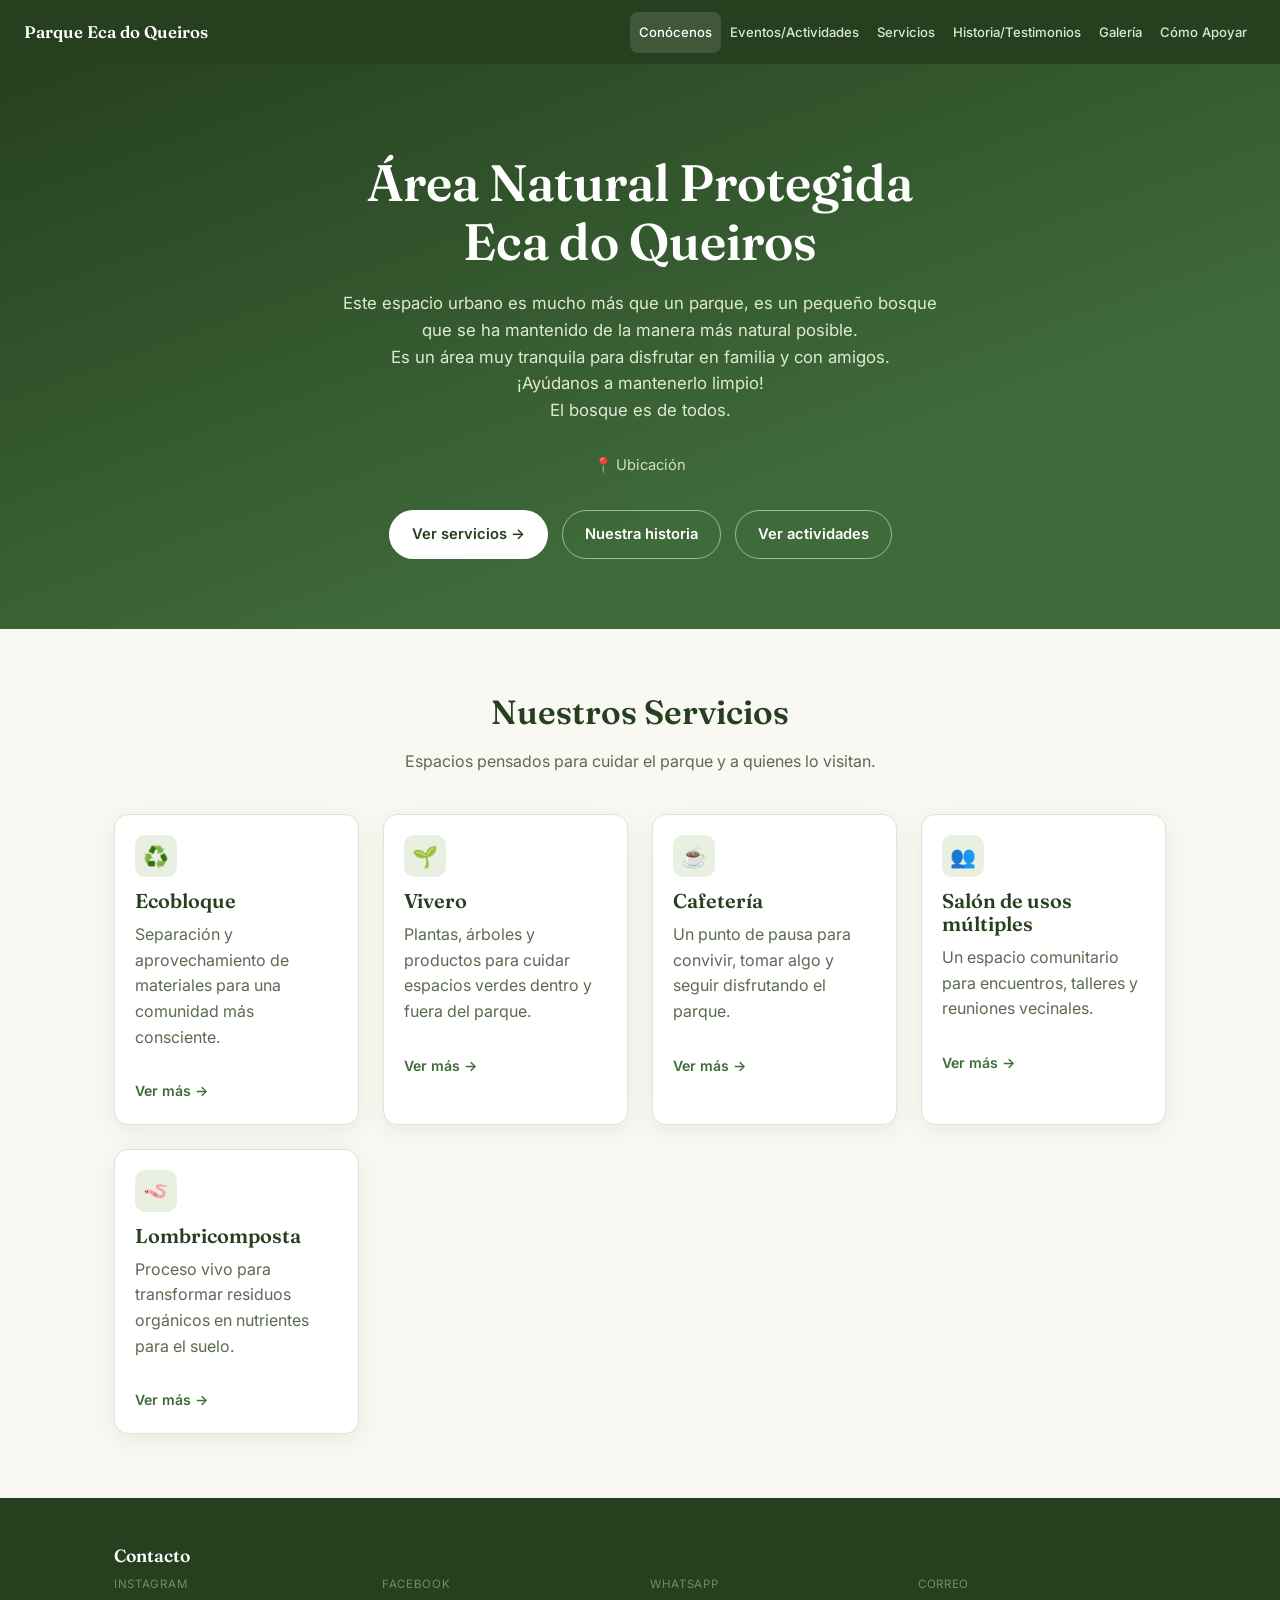
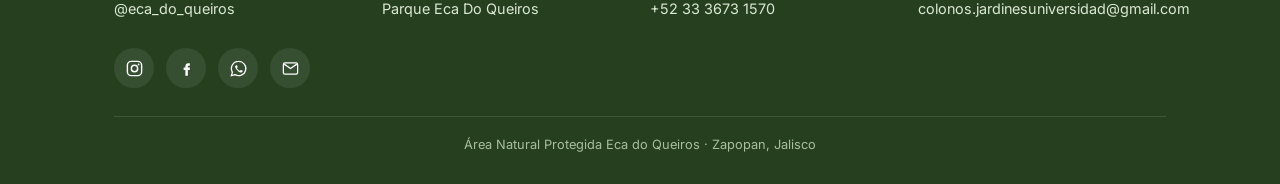
==== commit e22eb28d: "Update index.html" ====
--- a/index.html
+++ b/index.html
@@ -29,9 +29,8 @@
 <header class="hero">
   <div class="container">
     <h1>Área Natural Protegida<br>Eca do Queiros</h1>
-    <p class="lead">Este espacio urbano es mucho más que un parque, es un pequeño bosque que se ha mantenido de la manera más natural posible. Es un área muy tranquila para disfrutar en familia y con amigos.
-¡Ayúdanos a mantenerlo limpio!
-El bosque es de todos.</p>
+    <p class="lead">Este espacio urbano es mucho más que un parque, es un pequeño bosque que se ha mantenido de la manera más natural posible.<br>Es un área muy tranquila para disfrutar en familia y con amigos.<br>
+¡Ayúdanos a mantenerlo limpio!<br>El bosque es de todos.</p>
     <a class="hero-location" href="https://maps.app.goo.gl/nnGeqrLx9f8CwiS48" target="_blank" rel="noopener">📍 Ubicación</a>
     <div class="hero-actions">
       <a class="btn btn-primary" href="servicios.html">Ver servicios →</a>
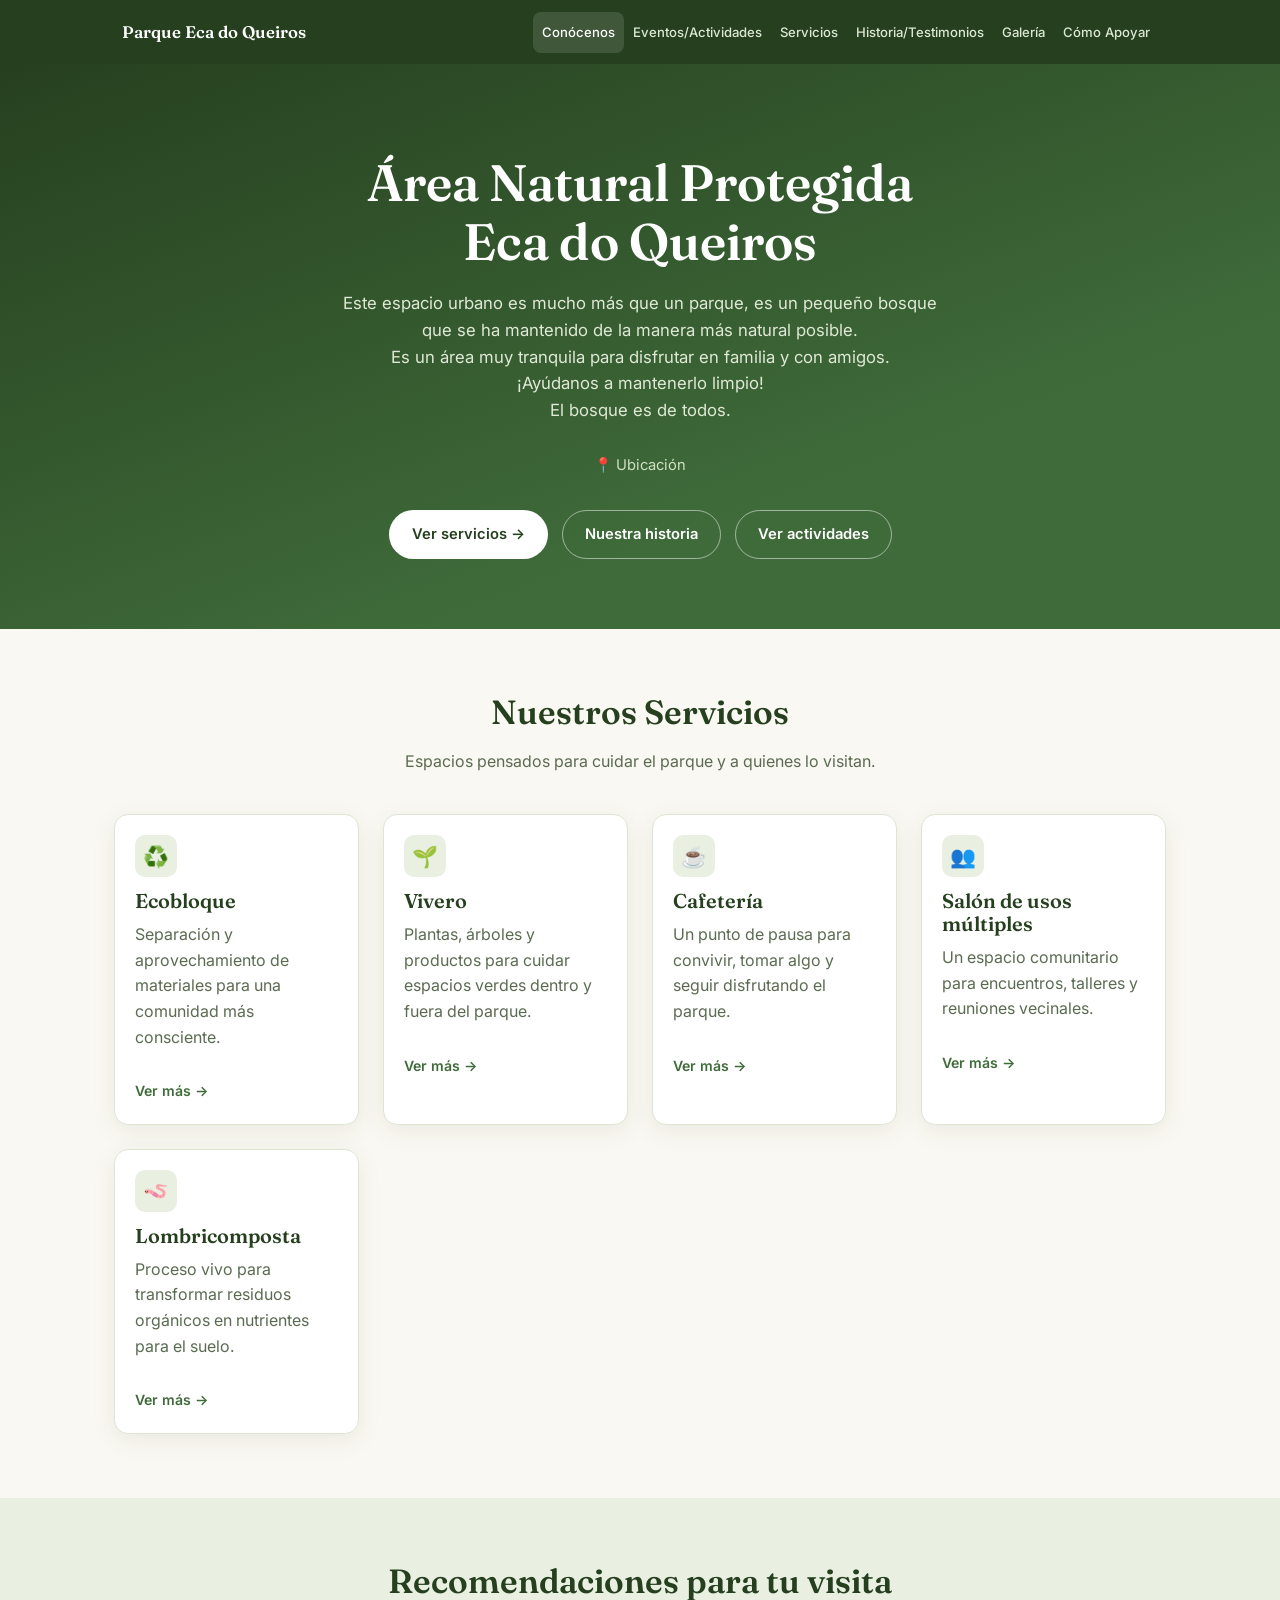
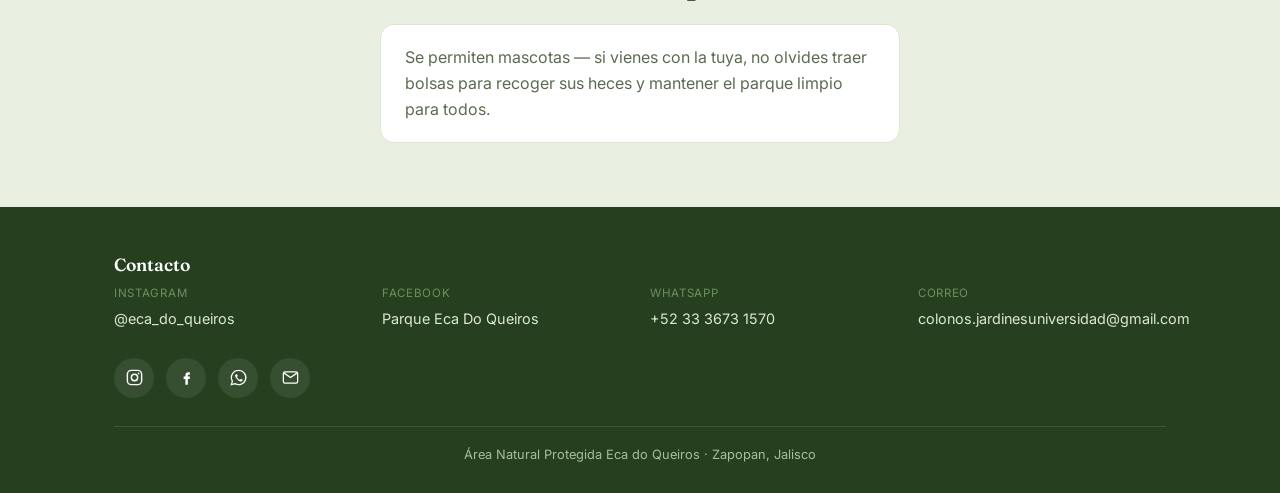
==== commit d27a7e20: "Update index.html" ====
--- a/index.html
+++ b/index.html
@@ -91,6 +91,16 @@
   </div>
 </section>
 
+  <!-- ===================== RECOMENDACIONES PARA TU VISITA ===================== -->
+<section class="section section-alt">
+  <div class="container" style="max-width:720px; text-align:center;">
+    <h2>Recomendaciones para tu visita</h2>
+    <div class="info-box" style="text-align:left; max-width:520px; margin:24px auto 0;">
+      <p style="margin:0;">Se permiten mascotas — si vienes con la tuya, no olvides traer bolsas para recoger sus heces y mantener el parque limpio para todos.</p>
+    </div>
+  </div>
+</section>
+  
 <footer>
   <div class="container">
     <h3>Contacto</h3>
--- a/css/style.css
+++ b/css/style.css
@@ -63,7 +63,7 @@
   padding: 0 24px;
   display: flex;
   align-items: center;
-  justify-content: space-between;
+  justify-content: space-around;
   height: 64px;
 }
 .nav-brand {
@@ -73,14 +73,14 @@
   font-size: 1.05rem;
   text-decoration: none;
   white-space: nowrap;
-  margin-right: 40px;
+  margin-right: 32px;
   flex-shrink: 0;
 }
 .nav-links {
   display: flex;
   gap: 0;
   list-style: none;
-  margin: 0 0 0 auto; padding: 0;
+  margin: 0; padding: 0;
   flex-wrap: nowrap;
 }
 .nav-links a {
@@ -388,6 +388,23 @@
 .menu-list li:last-child { border-bottom: none; }
 .menu-list .price { font-weight: 600; color: var(--green-dark); }
 
+/* Variante para horarios con textos largos (día + rango de horas) */
+.schedule-list {
+  list-style: none;
+  margin: 0;
+  padding: 0;
+}
+.schedule-list li {
+  display: flex;
+  flex-direction: column;
+  align-items: flex-start;
+  gap: 2px;
+  padding: 10px 0;
+  border-bottom: 1px dashed var(--border);
+}
+.schedule-list li:last-child { border-bottom: none; }
+.schedule-list .price { font-weight: 600; color: var(--green-dark); }
+
 /* ---------- Card as a clickable link (Servicios / Inicio) ---------- */
 .card-link {
   text-decoration: none;
@@ -422,14 +439,54 @@
   aspect-ratio: 4 / 3;
   width: 100%;
   height: auto;
-  object-fit: cover;
+  object-fit: contain;
+  background: var(--green-pale);
   display: block;
+  cursor: pointer;
 }
 .gallery-grid img {
   aspect-ratio: 4 / 3;
   width: 100%;
-  object-fit: cover;
+  object-fit: contain;
+  background: var(--green-pale);
   border-radius: var(--radius);
   display: block;
   box-shadow: var(--shadow);
-}
+  cursor: pointer;
+}
+
+/* ---------- Lightbox (clic en una foto para verla en grande) ---------- */
+.lightbox-overlay {
+  position: fixed;
+  inset: 0;
+  background: rgba(20, 30, 15, 0.88);
+  display: flex;
+  align-items: center;
+  justify-content: center;
+  z-index: 999;
+  padding: 32px;
+  cursor: zoom-out;
+  animation: lightbox-fade 0.15s ease;
+}
+@keyframes lightbox-fade {
+  from { opacity: 0; }
+  to { opacity: 1; }
+}
+.lightbox-overlay img {
+  max-width: 90vw;
+  max-height: 90vh;
+  border-radius: 10px;
+  box-shadow: 0 20px 60px rgba(0,0,0,0.4);
+  cursor: default;
+}
+.lightbox-close {
+  position: absolute;
+  top: 20px;
+  right: 28px;
+  color: var(--white);
+  font-size: 2rem;
+  line-height: 1;
+  cursor: pointer;
+  background: none;
+  border: none;
+}
